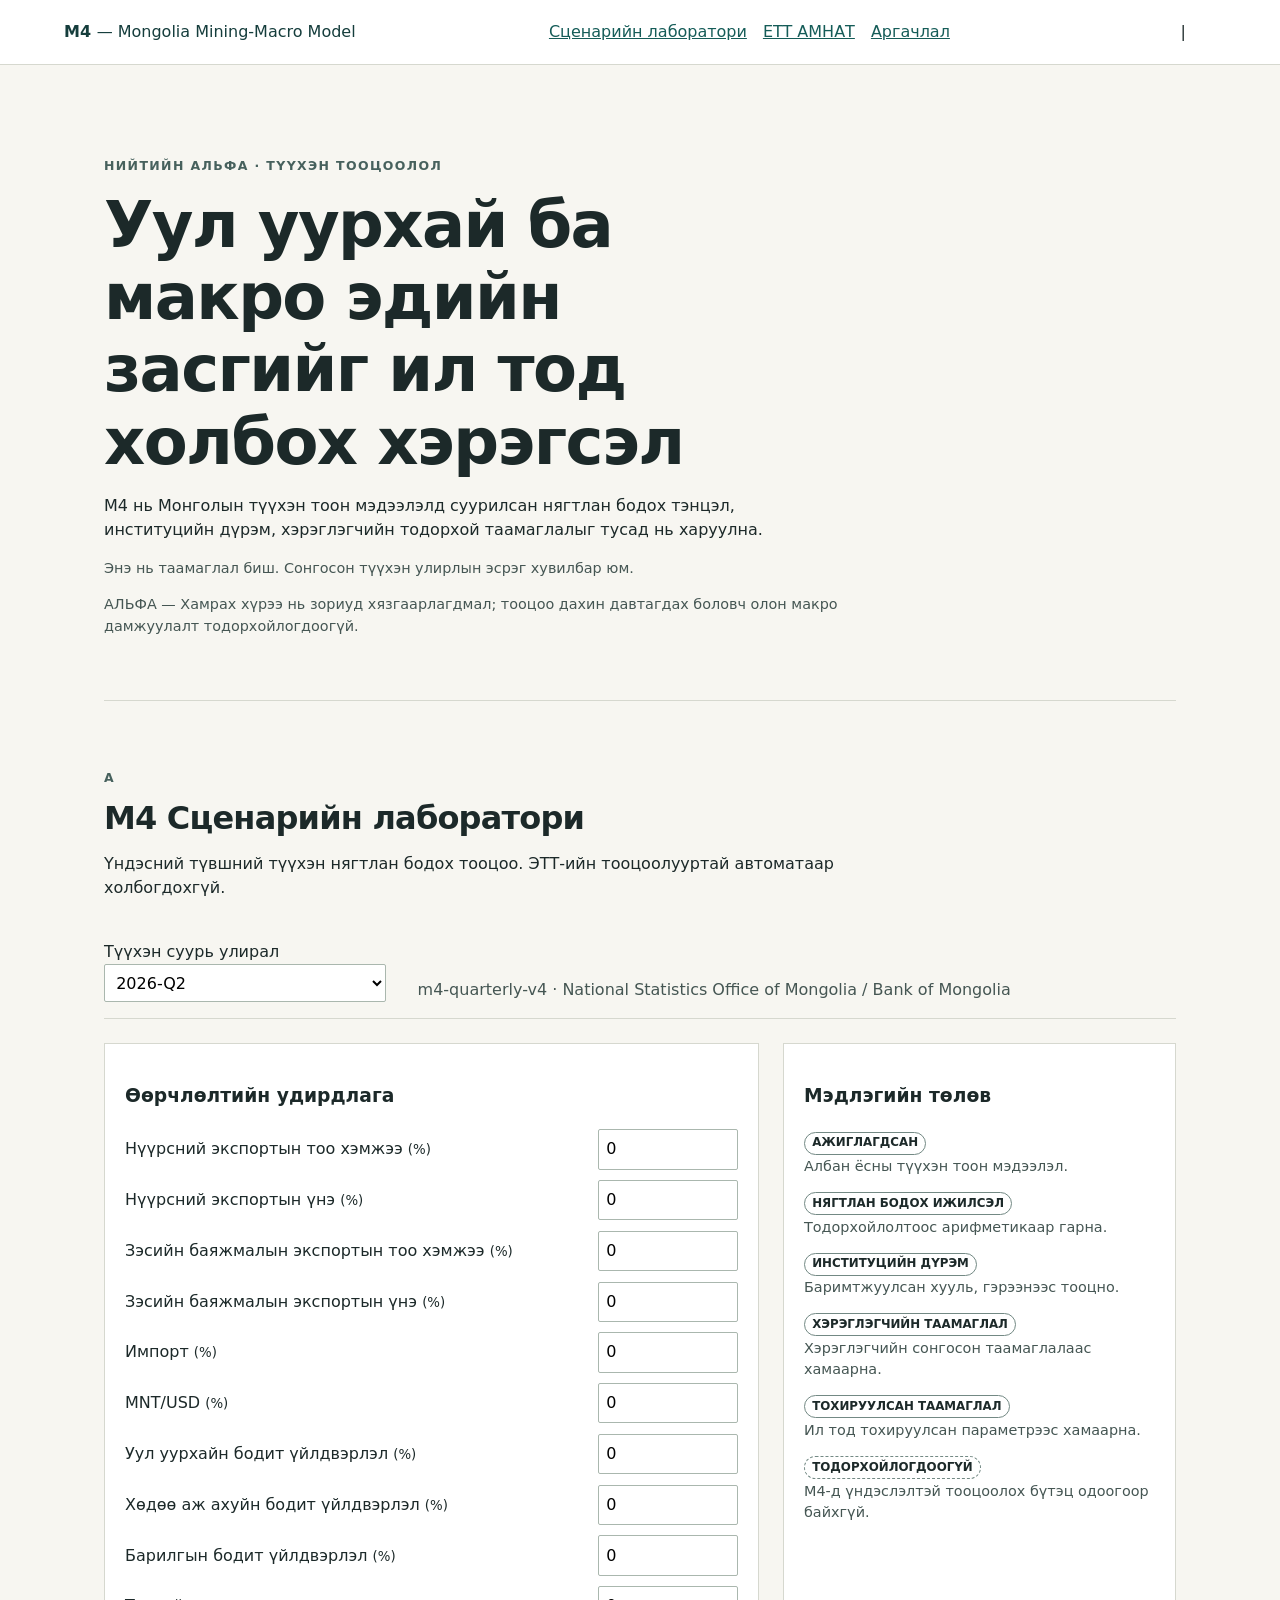
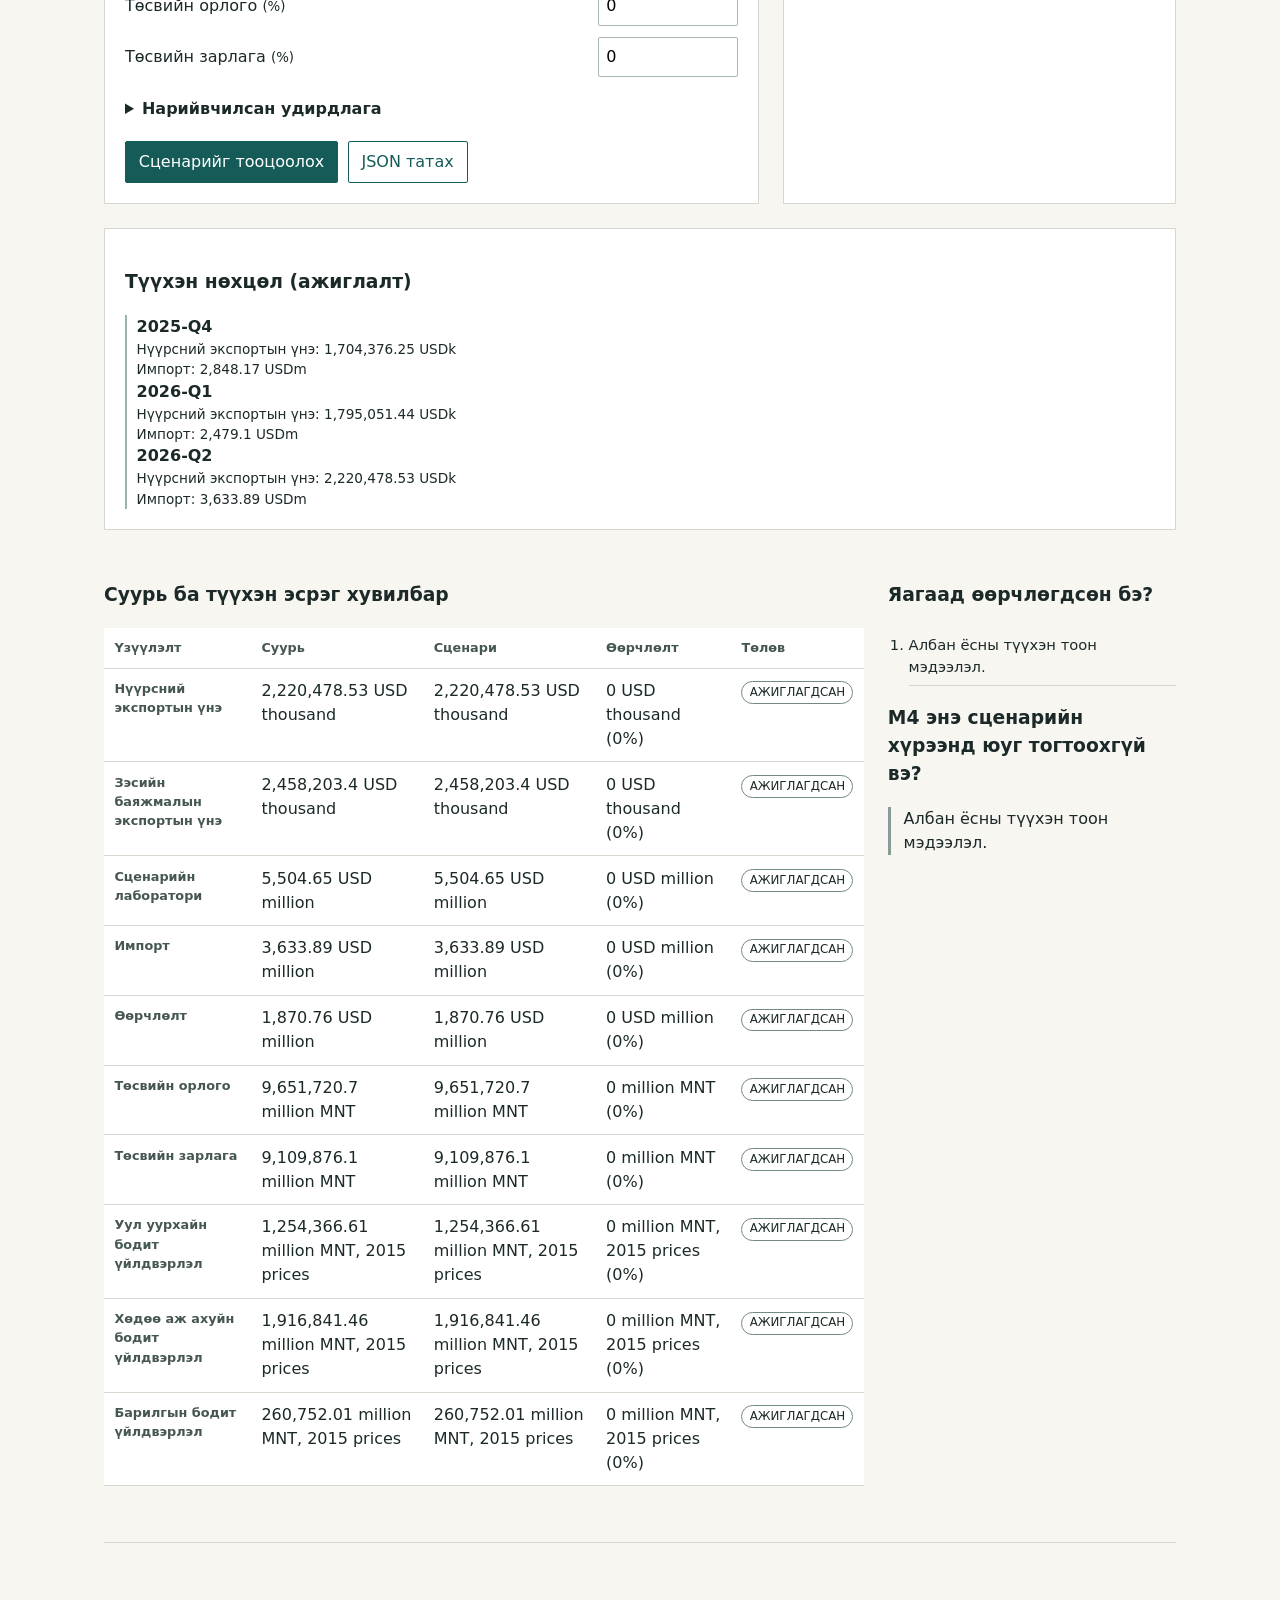
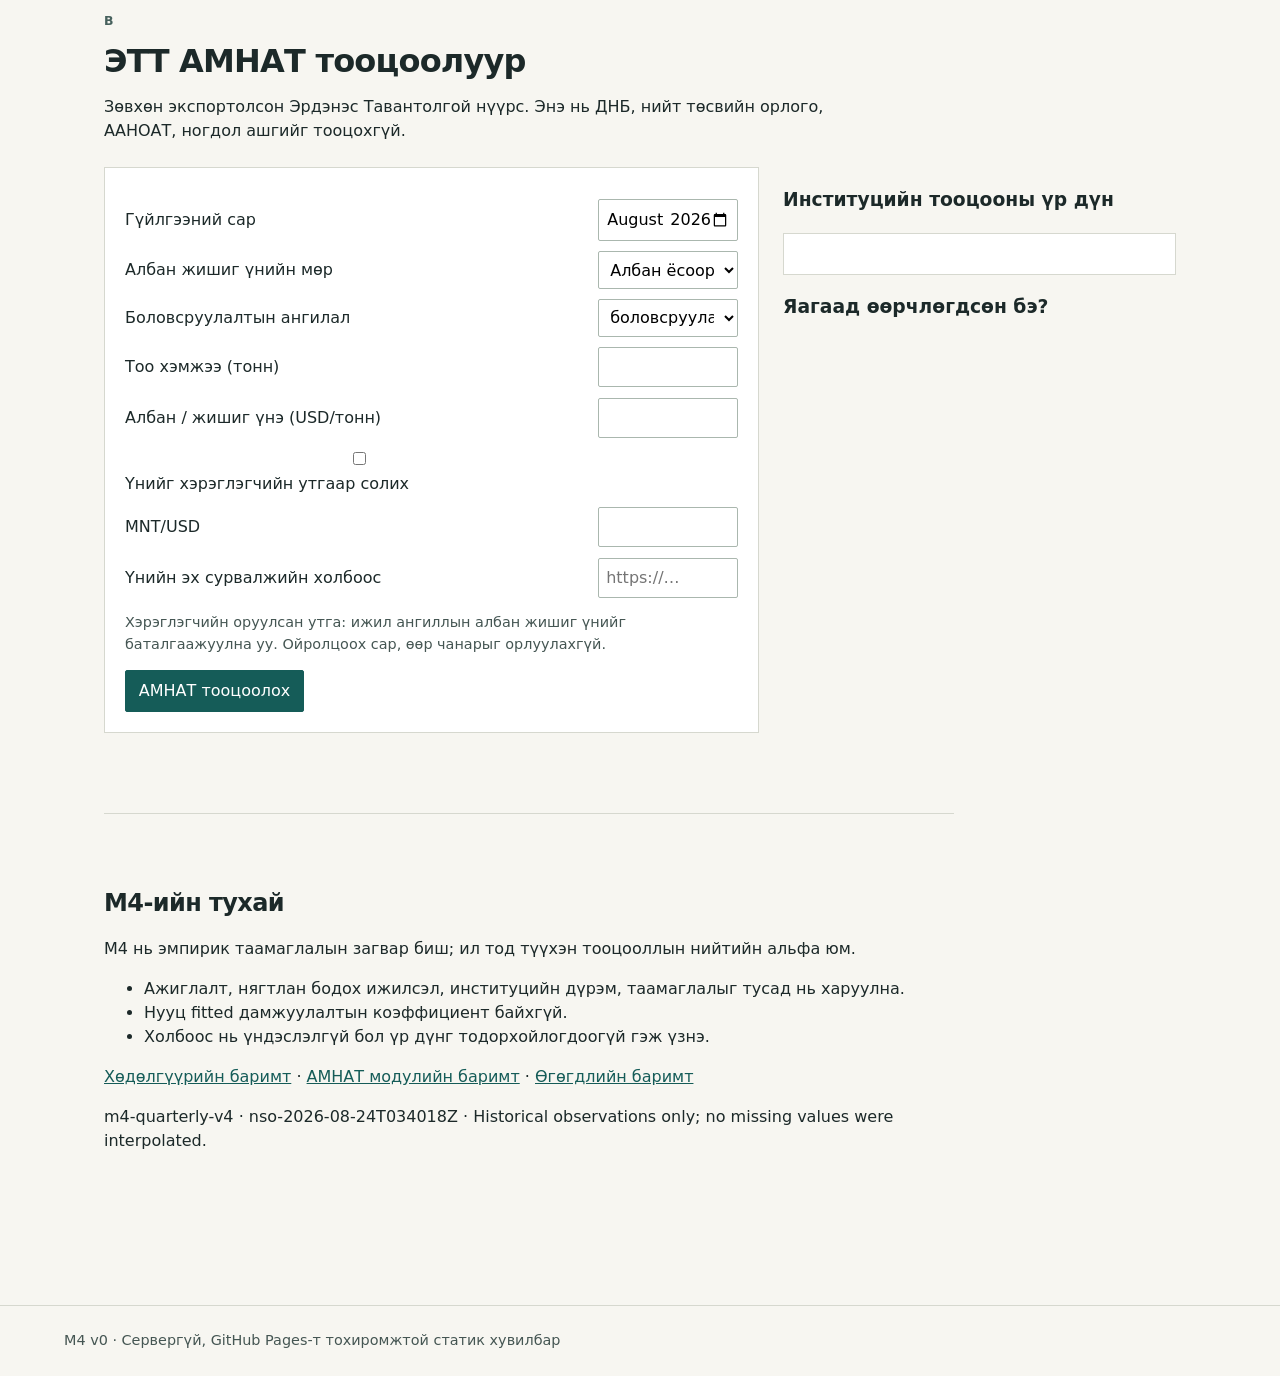
==== web/index.html @ eb107e81 "Initial M4 public alpha" ====
<!doctype html>
<html lang="mn">
<head>
  <meta charset="utf-8"><meta name="viewport" content="width=device-width, initial-scale=1">
  <title>M4 — Mongolia Mining-Macro Model</title><link rel="stylesheet" href="css/style.css">
</head>
<body>
<header class="site-header"><a class="brand" href="#top">M4 <span>— Mongolia Mining-Macro Model</span></a><nav><a href="#lab" data-i18n="nav.lab"></a><a href="#ett" data-i18n="nav.ett"></a><a href="#about" data-i18n="nav.about"></a></nav><div class="language"><button data-lang="mn">MN</button><span>|</span><button data-lang="en">EN</button></div></header>
<main id="top">
 <section class="intro"><p class="eyebrow" data-i18n="intro.eyebrow"></p><h1 data-i18n="intro.title"></h1><p data-i18n="intro.copy"></p><p class="status-line" data-i18n="intro.noForecast"></p><p class="status-line" data-i18n="intro.alpha"></p></section>
 <section id="lab" class="section"><div class="section-title"><p class="eyebrow">A</p><h2 data-i18n="lab.title"></h2><p data-i18n="lab.copy"></p></div>
 <div class="baseline-bar"><label><span data-i18n="lab.baseline"></span><select id="quarter"></select></label><p id="baselineMeta"></p></div>
 <div class="grid two"><form id="scenarioForm" class="controls"><h3 data-i18n="lab.controls"></h3><div id="basicControls"></div><details><summary data-i18n="lab.advanced"></summary><div id="advancedControls"></div><fieldset class="assumptions"><legend data-i18n="lab.assumptions"></legend><label><input id="enableLambda" type="checkbox"> <span data-i18n="lab.lambda"></span></label><input id="lambda" type="number" step="0.01" value="0" disabled><label><input id="enablePhi" type="checkbox"> <span data-i18n="lab.phi"></span></label><input id="phi" type="number" step="0.01" value="0" disabled></fieldset></details><div class="actions"><button type="submit" data-i18n="lab.run"></button><button type="button" id="download" data-i18n="lab.download"></button></div></form>
 <aside class="status-legend"><h3 data-i18n="status.title"></h3><dl id="statusLegend"></dl></aside></div>
 <div class="historical"><h3 data-i18n="lab.context"></h3><div id="history"></div></div>
 <div class="grid results-grid"><section><h3 data-i18n="results.title"></h3><div class="table-wrap"><table><thead><tr><th data-i18n="results.variable"></th><th data-i18n="results.baseline"></th><th data-i18n="results.scenario"></th><th data-i18n="results.change"></th><th data-i18n="results.status"></th></tr></thead><tbody id="results"></tbody></table></div></section><aside><h3 data-i18n="why.title"></h3><ol id="trace" class="trace"></ol><h3 data-i18n="limits.title"></h3><div id="undetermined" class="limits"></div></aside></div>
 </section>
 <section id="ett" class="section"><div class="section-title"><p class="eyebrow">B</p><h2 data-i18n="ett.title"></h2><p data-i18n="ett.copy"></p></div><div class="grid two"><form id="royaltyForm" class="controls"><label><span data-i18n="ett.month"></span><input name="month" type="month" value="2026-08" required></label><label><span data-i18n="ett.officialPrice"></span><select id="officialPrice"><option value="" data-i18n="ett.noOfficial"></option></select></label><div id="officialPriceDetail" class="input-note"></div><label><span data-i18n="ett.class"></span><select name="product_class" id="productClass"></select></label><label><span data-i18n="ett.quantity"></span><input name="quantity" type="number" min="0" step="1" required></label><label><span data-i18n="ett.price"></span><input name="price" type="number" min="0" step="0.01" required></label><label><span><input id="overridePrice" type="checkbox"> <span data-i18n="ett.override"></span></span></label><label><span data-i18n="ett.fx"></span><input name="fx" type="number" min="0" step="0.01" required></label><label><span data-i18n="ett.provenance"></span><input name="source" type="url" placeholder="https://…"></label><p class="input-note" data-i18n="ett.manual"></p><button type="submit" data-i18n="ett.calculate"></button></form><section><h3 data-i18n="ett.result"></h3><div id="royaltyResult" class="royalty-result"></div><h3 data-i18n="why.title"></h3><ol id="royaltyTrace" class="trace"></ol></section></div></section>
 <section id="about" class="section about"><h2 data-i18n="about.title"></h2><p data-i18n="about.copy"></p><ul><li data-i18n="about.one"></li><li data-i18n="about.two"></li><li data-i18n="about.three"></li></ul><p><a href="methodology.html" data-i18n="about.engine"></a> · <a href="methodology.html#amnat" data-i18n="about.royalty"></a> · <a href="methodology.html#data" data-i18n="about.data"></a></p><p id="provenance"></p></section>
</main><footer>M4 v0 · <span data-i18n="footer.static"></span></footer><script type="module" src="js/app.js"></script>
</body></html>
---- web/css/style.css ----
:root{font-family:Inter,"Noto Sans Mongolian",system-ui,sans-serif;color:#1c2929;background:#f7f6f1;line-height:1.5}*{box-sizing:border-box}body{margin:0}.site-header{display:flex;gap:1rem;align-items:center;justify-content:space-between;padding:1rem max(5vw,1.2rem);border-bottom:1px solid #d6d8cf;background:#fff}.brand{font-weight:750;color:#153d3c;text-decoration:none}.brand span{font-weight:400}nav{display:flex;gap:1rem}a{color:#155c58}.language button{border:0;background:transparent;padding:.25rem;cursor:pointer}.language button[aria-pressed=true]{font-weight:800;text-decoration:underline}main{max-width:1200px;margin:auto;padding:0 5vw 5rem}.intro{max-width:740px;padding:5rem 0 3rem}.eyebrow{text-transform:uppercase;letter-spacing:.11em;font-size:.78rem;font-weight:700;color:#47615d}.intro h1,.section h2{line-height:1.13;letter-spacing:-.025em}.intro h1{font-size:clamp(2.1rem,5vw,4.4rem);margin:.25rem 0 1rem}.status-line,.input-note{font-size:.9rem;color:#455653}.section{padding:3.5rem 0;border-top:1px solid #d6d8cf}.section-title{max-width:750px;margin-bottom:1.5rem}.section-title h2{font-size:2rem;margin:.2rem 0}.baseline-bar{display:flex;align-items:end;gap:2rem;padding:1rem 0;border-bottom:1px solid #d6d8cf}.baseline-bar p{margin:0;color:#455653}.grid{display:grid;gap:1.5rem}.two{grid-template-columns:minmax(0,1.25fr) minmax(260px,.75fr);margin:1.5rem 0}.results-grid{grid-template-columns:minmax(0,1.45fr) minmax(270px,.55fr);margin-top:2rem}.controls,.status-legend,.historical,.royalty-result{background:#fff;border:1px solid #d6d8cf;padding:1.25rem}.controls label{display:grid;grid-template-columns:1fr 140px;gap:.75rem;align-items:center;margin:.65rem 0}input,select,button{font:inherit}input,select{width:100%;padding:.45rem;border:1px solid #aab7ae;border-radius:2px;background:#fff}button{padding:.5rem .8rem;border:1px solid #155c58;background:#155c58;color:#fff;border-radius:2px}details{margin:1.25rem 0}summary{cursor:pointer;font-weight:700}.assumptions{margin-top:1rem;border:1px solid #d6d8cf}.assumptions label{grid-template-columns:auto 1fr}.actions{display:flex;gap:.6rem}.actions button+button{background:#fff;color:#155c58}dt{font-weight:700;margin-top:.75rem}dd{margin:.1rem 0;color:#455653;font-size:.9rem}.historical{margin:1.5rem 0}.history-row{display:flex;gap:1rem;overflow:auto;padding:.5rem 0}.history-item{min-width:120px;border-left:2px solid #9ab4ab;padding-left:.6rem}.history-item strong,.history-item span{display:block}.history-item span{font-size:.85rem}.table-wrap{overflow:auto}table{width:100%;border-collapse:collapse;background:#fff}th,td{text-align:left;padding:.65rem;border-bottom:1px solid #d6d8cf;vertical-align:top}th{font-size:.8rem;color:#455653}.badge{display:inline-block;border:1px solid #738984;border-radius:99px;padding:.1rem .45rem;font-size:.74rem;white-space:nowrap}.badge.not{border-style:dashed}.trace{padding-left:1.3rem}.trace li{padding:.4rem 0;border-bottom:1px solid #d6d8cf;font-size:.92rem}.trace small{display:block;color:#455653}.limits{border-left:3px solid #899b96;padding-left:.8rem}.royalty-result dl{margin:0}.royalty-result dt{margin-top:.5rem}.about{max-width:850px}footer{border-top:1px solid #d6d8cf;padding:1.5rem 5vw;color:#455653;font-size:.9rem}@media(max-width:760px){.site-header{align-items:flex-start;flex-wrap:wrap}nav{order:3;width:100%}.two,.results-grid{grid-template-columns:1fr}.controls label{grid-template-columns:1fr}.intro{padding-top:3rem}.baseline-bar{align-items:start;flex-direction:column;gap:.5rem}}
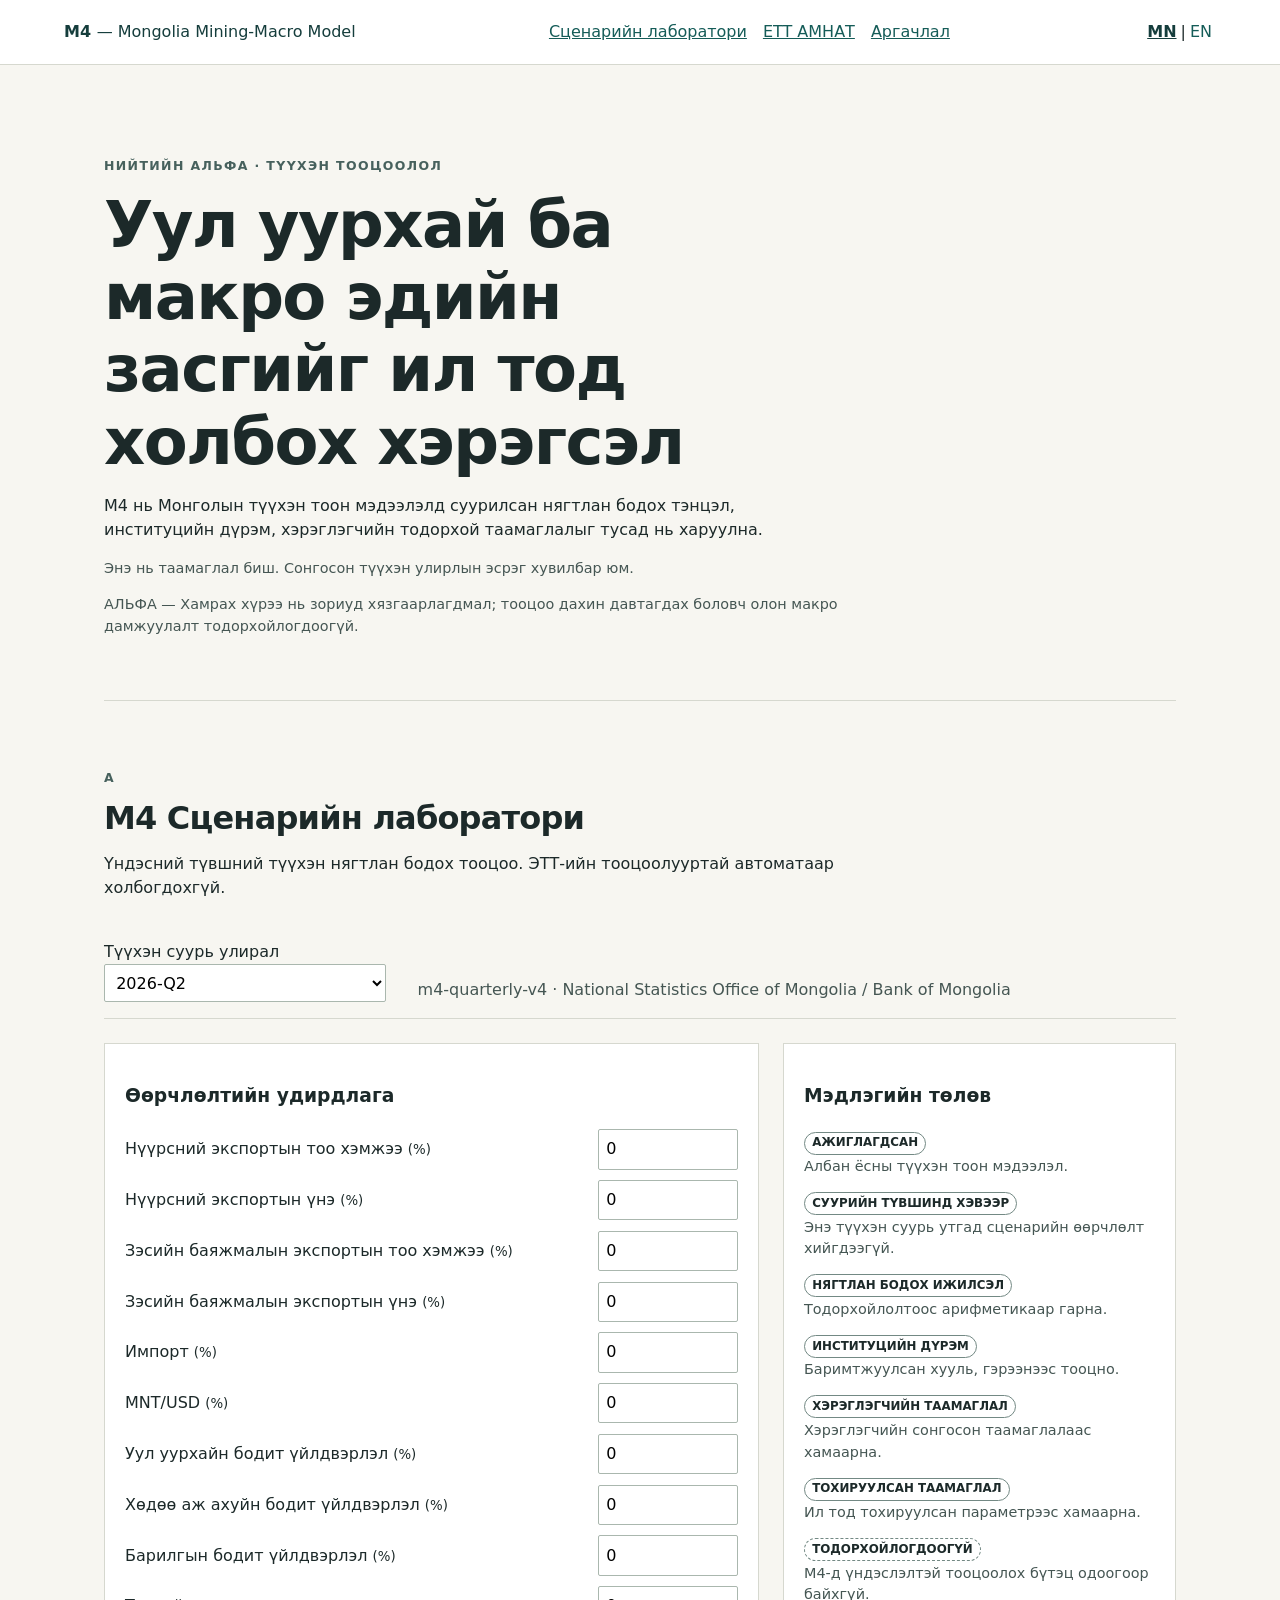
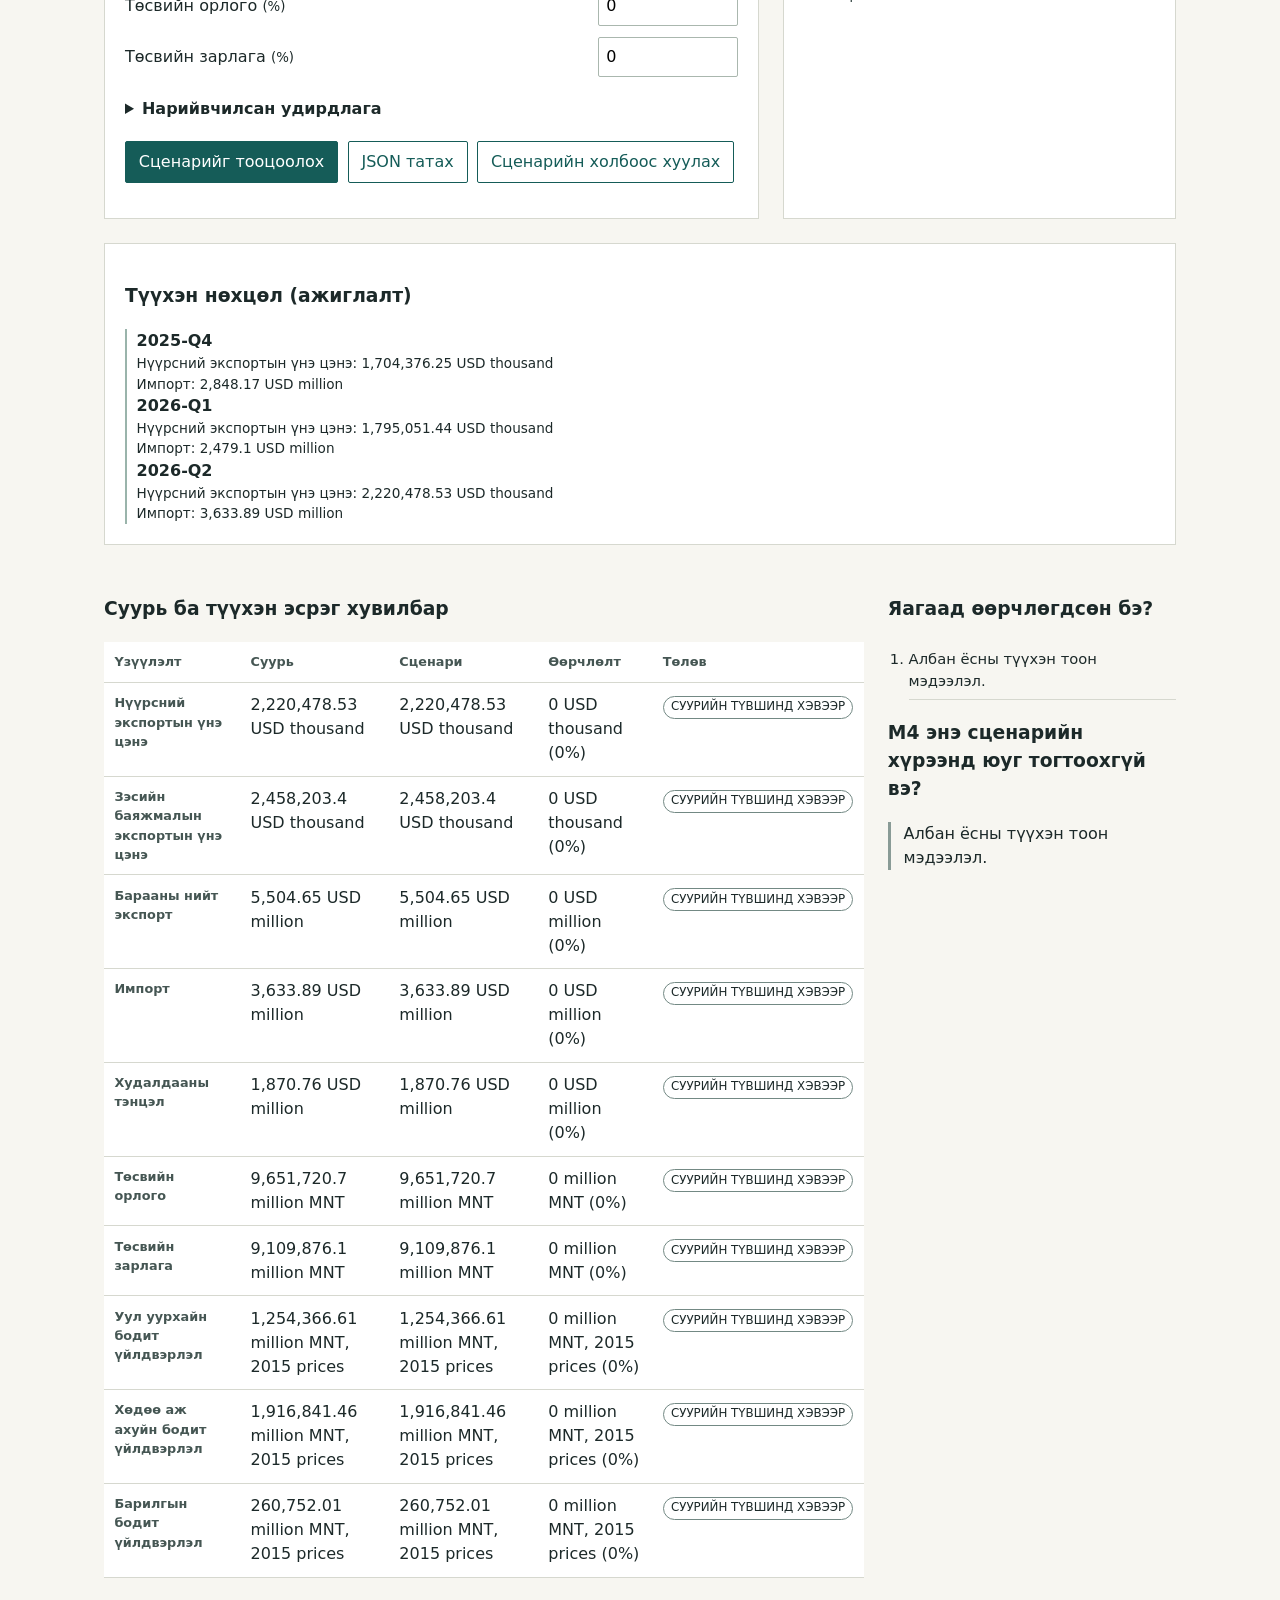
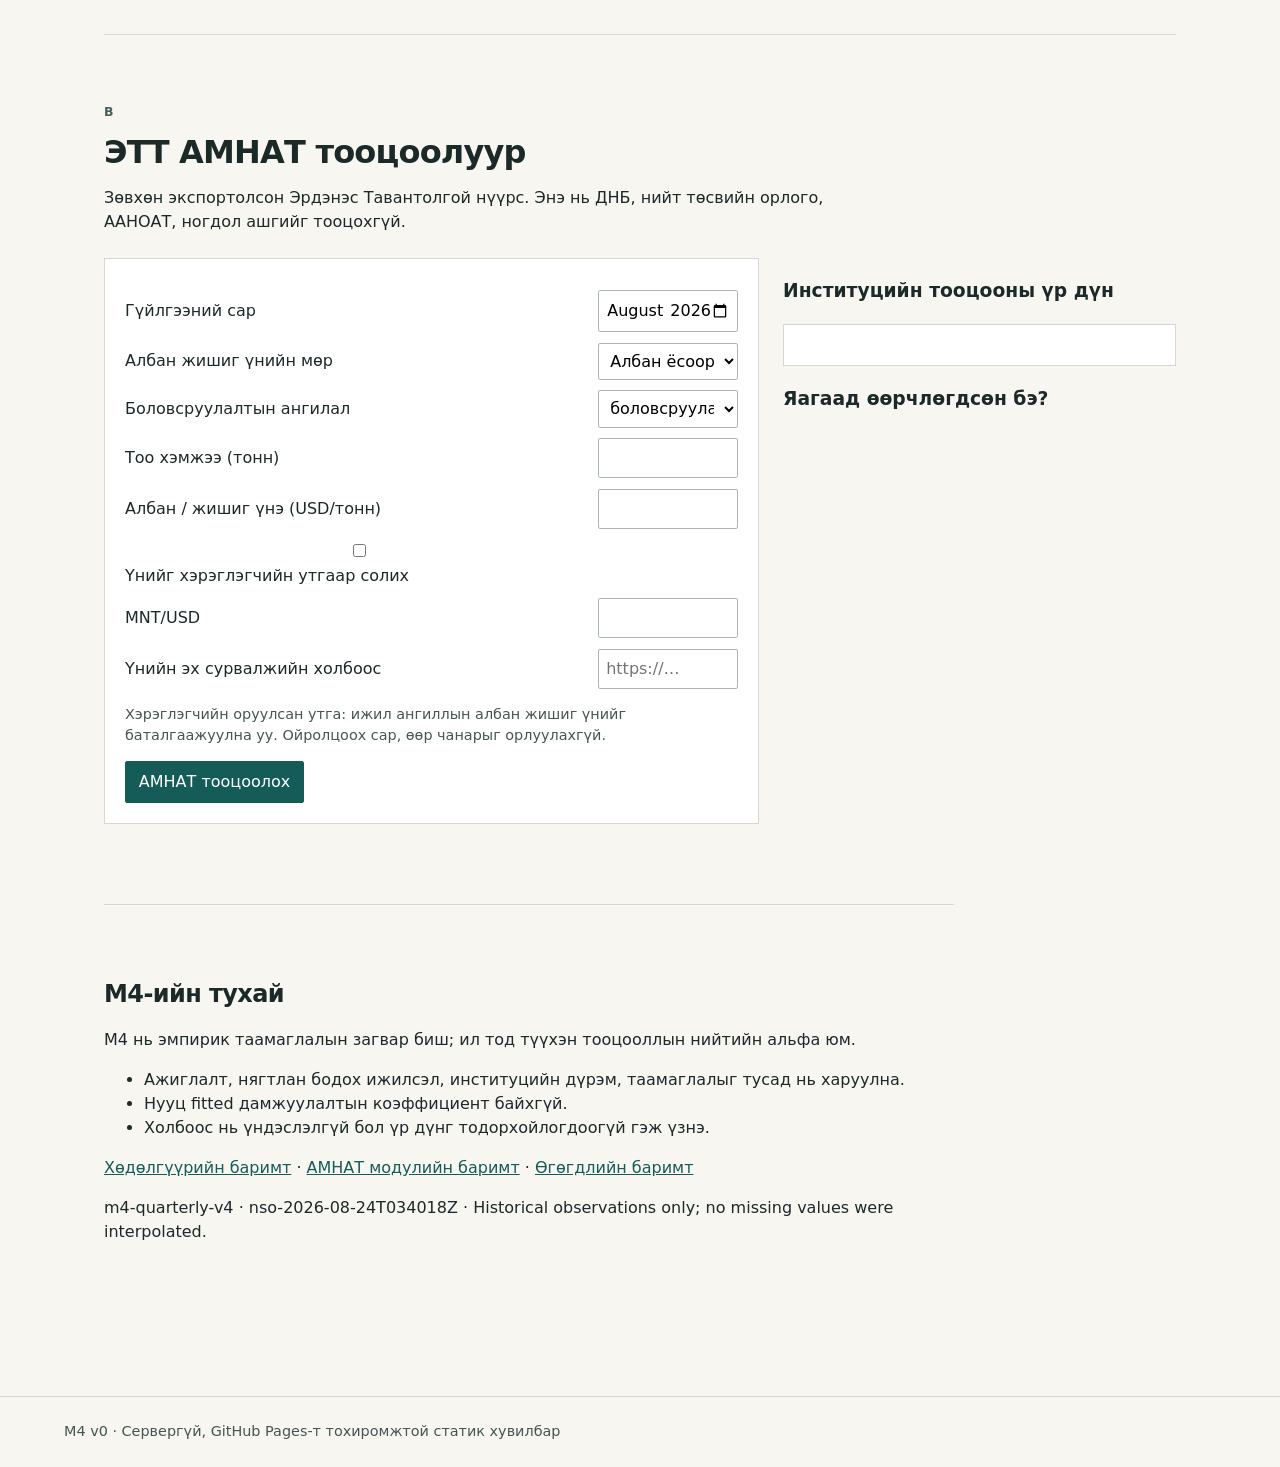
==== commit 658ca022: "Improve language and scenario sharing controls" ====
--- a/web/index.html
+++ b/web/index.html
@@ -2,7 +2,7 @@
 <html lang="mn">
 <head>
   <meta charset="utf-8"><meta name="viewport" content="width=device-width, initial-scale=1">
-  <title>M4 — Mongolia Mining-Macro Model</title><link rel="stylesheet" href="css/style.css">
+  <title>M4 — Mongolia Mining-Macro Model</title><link rel="stylesheet" href="css/style.css"><link rel="stylesheet" href="css/discoverability.css">
 </head>
 <body>
 <header class="site-header"><a class="brand" href="#top">M4 <span>— Mongolia Mining-Macro Model</span></a><nav><a href="#lab" data-i18n="nav.lab"></a><a href="#ett" data-i18n="nav.ett"></a><a href="#about" data-i18n="nav.about"></a></nav><div class="language"><button data-lang="mn">MN</button><span>|</span><button data-lang="en">EN</button></div></header>
@@ -10,7 +10,7 @@
  <section class="intro"><p class="eyebrow" data-i18n="intro.eyebrow"></p><h1 data-i18n="intro.title"></h1><p data-i18n="intro.copy"></p><p class="status-line" data-i18n="intro.noForecast"></p><p class="status-line" data-i18n="intro.alpha"></p></section>
  <section id="lab" class="section"><div class="section-title"><p class="eyebrow">A</p><h2 data-i18n="lab.title"></h2><p data-i18n="lab.copy"></p></div>
  <div class="baseline-bar"><label><span data-i18n="lab.baseline"></span><select id="quarter"></select></label><p id="baselineMeta"></p></div>
- <div class="grid two"><form id="scenarioForm" class="controls"><h3 data-i18n="lab.controls"></h3><div id="basicControls"></div><details><summary data-i18n="lab.advanced"></summary><div id="advancedControls"></div><fieldset class="assumptions"><legend data-i18n="lab.assumptions"></legend><label><input id="enableLambda" type="checkbox"> <span data-i18n="lab.lambda"></span></label><input id="lambda" type="number" step="0.01" value="0" disabled><label><input id="enablePhi" type="checkbox"> <span data-i18n="lab.phi"></span></label><input id="phi" type="number" step="0.01" value="0" disabled></fieldset></details><div class="actions"><button type="submit" data-i18n="lab.run"></button><button type="button" id="download" data-i18n="lab.download"></button></div></form>
+ <div class="grid two"><form id="scenarioForm" class="controls"><h3 data-i18n="lab.controls"></h3><div id="basicControls"></div><details><summary data-i18n="lab.advanced"></summary><div id="advancedControls"></div><fieldset class="assumptions"><legend data-i18n="lab.assumptions"></legend><label><input id="enableLambda" type="checkbox"> <span data-i18n="lab.lambda"></span></label><input id="lambda" type="number" step="0.01" value="0" disabled><label><input id="enablePhi" type="checkbox"> <span data-i18n="lab.phi"></span></label><input id="phi" type="number" step="0.01" value="0" disabled></fieldset></details><div class="actions"><button type="submit" data-i18n="lab.run"></button><button type="button" id="download" data-i18n="lab.download"></button><button type="button" id="copyLink" data-i18n="lab.copyLink"></button></div><p id="copyNotice" class="input-note" role="status" aria-live="polite"></p></form>
  <aside class="status-legend"><h3 data-i18n="status.title"></h3><dl id="statusLegend"></dl></aside></div>
  <div class="historical"><h3 data-i18n="lab.context"></h3><div id="history"></div></div>
  <div class="grid results-grid"><section><h3 data-i18n="results.title"></h3><div class="table-wrap"><table><thead><tr><th data-i18n="results.variable"></th><th data-i18n="results.baseline"></th><th data-i18n="results.scenario"></th><th data-i18n="results.change"></th><th data-i18n="results.status"></th></tr></thead><tbody id="results"></tbody></table></div></section><aside><h3 data-i18n="why.title"></h3><ol id="trace" class="trace"></ol><h3 data-i18n="limits.title"></h3><div id="undetermined" class="limits"></div></aside></div>
--- a/web/css/discoverability.css
+++ b/web/css/discoverability.css
@@ -0,0 +1 @@
+.language button{color:#155c58}.language button[aria-pressed=true]{color:#153d3c}.language button:focus-visible{outline:2px solid #155c58;outline-offset:2px}
